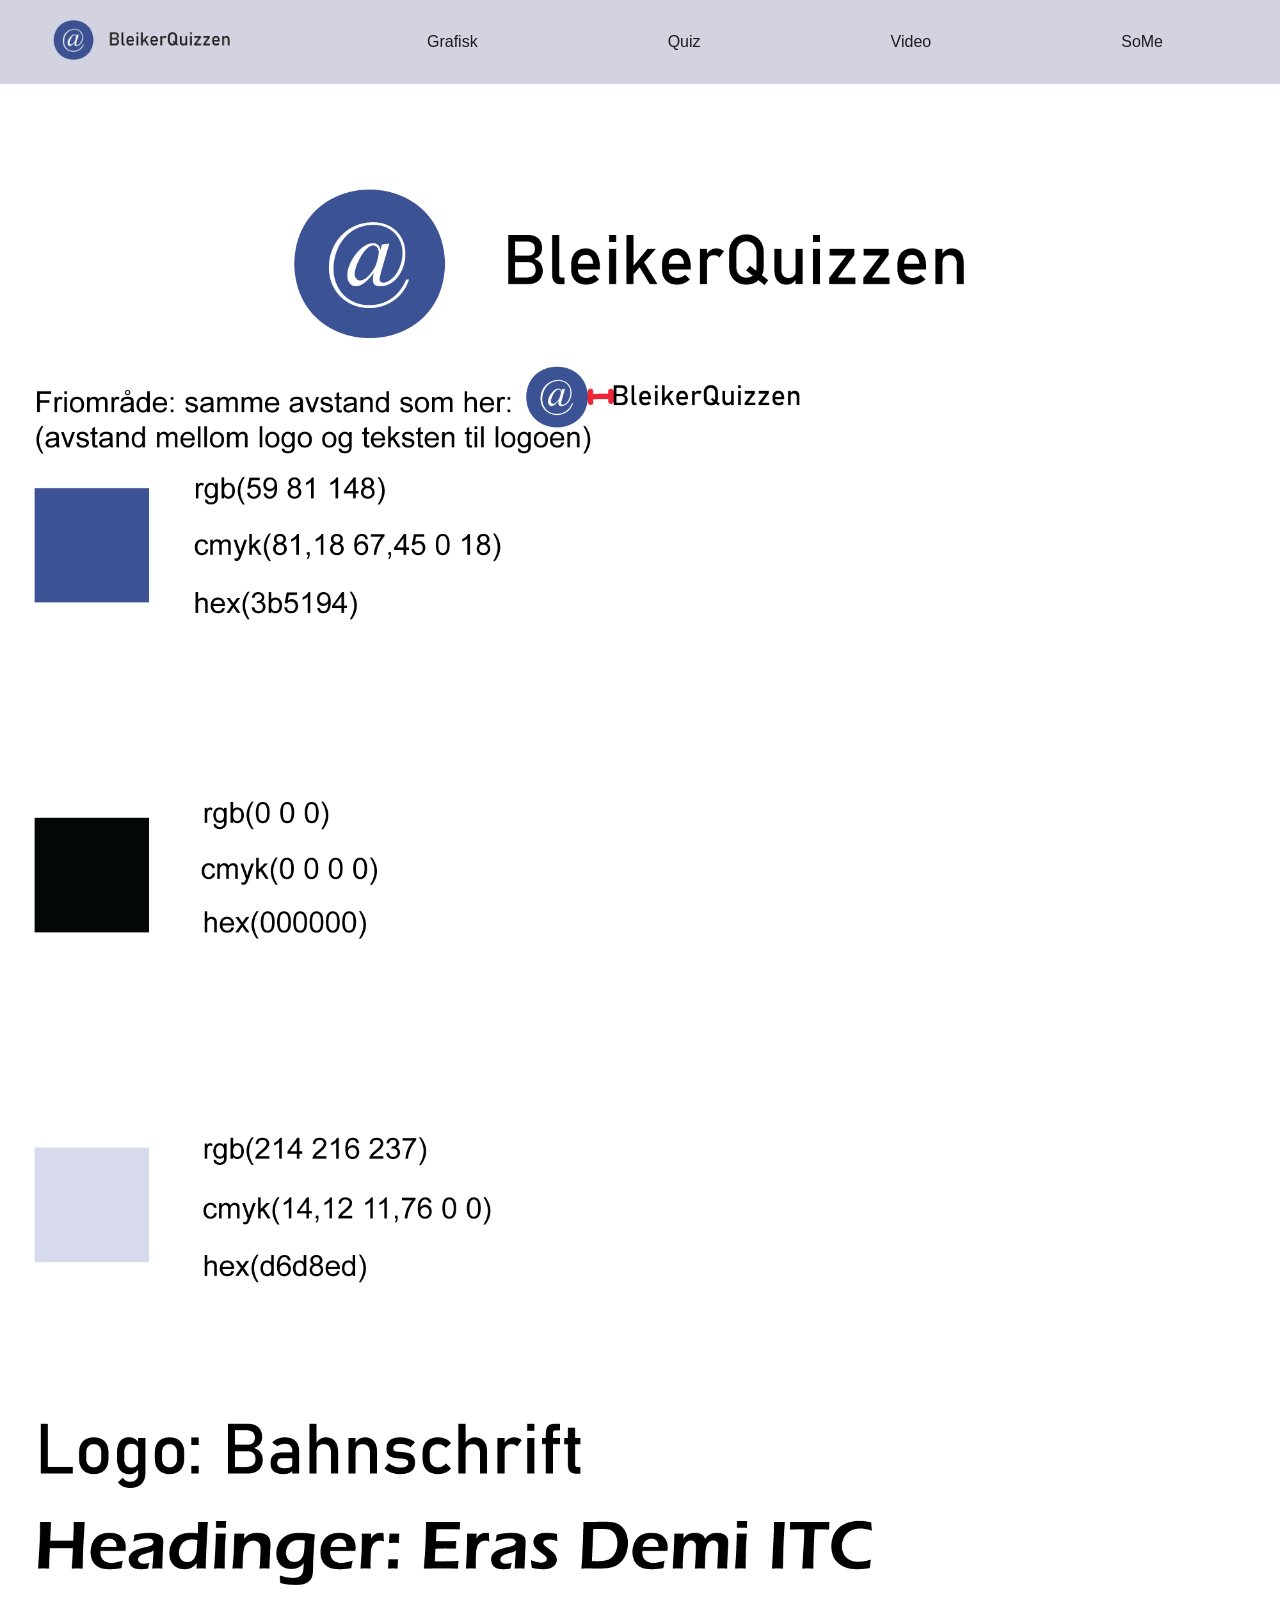
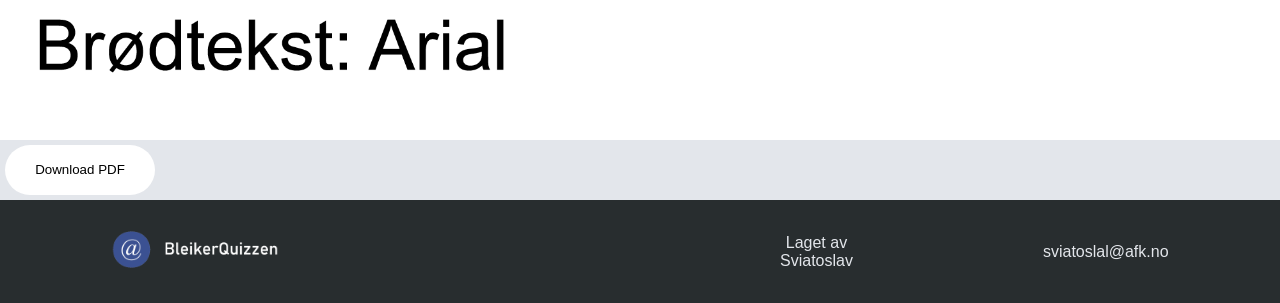
==== html/0.html @ 466f22c5 "first release" ====
<!DOCTYPE html>
<html lang="en">
  <head>
    <meta charset="UTF-8" />
    <meta name="viewport" content="width=device-width, initial-scale=1.0" />
    <title>0</title>
    <link rel="stylesheet" href="../css/main.css" />
        <link rel="icon" type="image/png" href="../img/favicon.png">
  </head>
  <body>
        <nav>
      <ul>
        <li>
          <a href="../index.html" id="homea">
            <img id="home" src="../img/home.png" alt=""
          /></a>
        </li>
        <li>
          <a id="anim" style="text-decoration: none" href="./0.html">Grafisk</a>
        </li>
        <li>
          <a id="anim" style="text-decoration: none" href="./1.html">Quiz</a>
        </li>
        <li>
          <a id="anim" style="text-decoration: none" href="./2.html">Video</a>
        </li>
        <li>
          <a id="anim" style="text-decoration: none" href="./3.html">SoMe</a>
        </li>
      </ul>
    </nav>
    <img id="grafisk" src="../img/grafisk.png" alt="">

    <button 
    id="download">
<a style="text-decoration:none;"
href="../pdf/logo-3.pdf" download>Download PDF</a>

    </button>

    <footer>
  <ul>

        <li>
          <a href="../index.html">
            <img id="home2" src="../img/logo-black.png" alt="">

          </a>
        </li>
<li id="footertext">Laget av Sviatoslav</li>
<li id="footertext">sviatoslal@afk.no</li>
  </ul>
</footer>

  </body>
</html>
---- css/main.css ----
@font-face {
  font-family: 'MyCustomFont'; /* A name you choose to use later */
  src: url('../font/eras-itc-demi.ttf') format('ttf'); /* Path to your font file */
}


nav {
    background-color: #d3d2e0;
    /* padding: 30px; */
    display: flex;
    align-items: center;
    justify-content: center;
}

#home {
width: 190px;
transition: all 500ms;
margin-left: 40px;
}
/* #home:hover{width: 200px;} */

ul {
    margin: 0px;
    display: flex;
    /* justify-content: center; */
    align-items: center;
}

ul li {
    display: inline-block;
    margin-right: 150px;
    /* justify-content: center; */
    place-items: center;
    padding: 20px;
    font-family: 'Arial';
    font-size: 16px;
}

ul li a {
    color: rgb(29, 29, 29);
    font-family: 'Arial';
    font-size: 16px

    
}


#anim{
    transition: all 500ms;
}

#anim:hover{
font-size: 17.5px;
}

/* body {
    background-color: #e3e6eb;
    position: relative;
    margin: 0;
    height: 100%;
} */

#indextext{
    display: block;
    text-align: center;
    padding-top: 100px;
    padding: 60px;
    height: 200px;
    /* border: #ffffff 2px solid; */
    /* color: blue; */
    /* font-family: monospace; */
    font-size: 30px;
    
}

#index1{
    width: 100%;
    /* height: 300px; */
    /* display: flex; */

    flex: 1;
    
    /* background-image: url(../img/happyman.png) */
    
    
}

#index1text{
    
    display: grid;
    place-items: center;
    height: 50px;
    font-family: 'MyCustomFont';
    
}

#grafisk{
    width: 100%;
}


.option.correct {
    background-color: #4CAF50; /* Green for correct */
    color: white;
}

.option.incorrect {
    background-color: #f44336; /* Red for incorrect */
    color: white;
}

#video {
    gap: 20px; /* Space between videos */
    padding: 20px;
    border-radius: 50px;
}

html, body {
    margin: 0;
    padding: 0;
    min-height: 100vh;
        background-color: #e3e6eb;

}

body {
    display: flex;
    flex-direction: column;
    min-height: 100vh;
}

#index1 {
    flex: 1;
}

footer {
    background-color: rgb(40, 45, 47);
    width: 100%;
    color: white;
    text-align: center;
}

#home2 {
width: 190px;
transition: all 500ms;
margin-left: 40px;
margin-right: 300px;
}

#footertext{
    color: #e3e6eb;
}

button{
height: 50px;
width: 150px;
background-color: white;
border: 0;
border-radius: 100px;
color:  #000000;
font-family: 'Arial';
gap: 5px;
margin: 5px;


}

a{
        font-family: 'Arial';
        color: #000000;
}

#name-input {
    text-align: center;
    margin: 20px;
}

#results-display {
    margin-bottom: 20px;
}

#results-display h3 {
    margin: 0 0 10px 0;
    font-size: 18px;
}

#results-display ul {
    list-style-type: none;
    padding: 0;
}

#results-display li {
    background-color: #f0f0f0;
    margin: 5px 0;
    padding: 5px;
    border-radius: 5px;
}
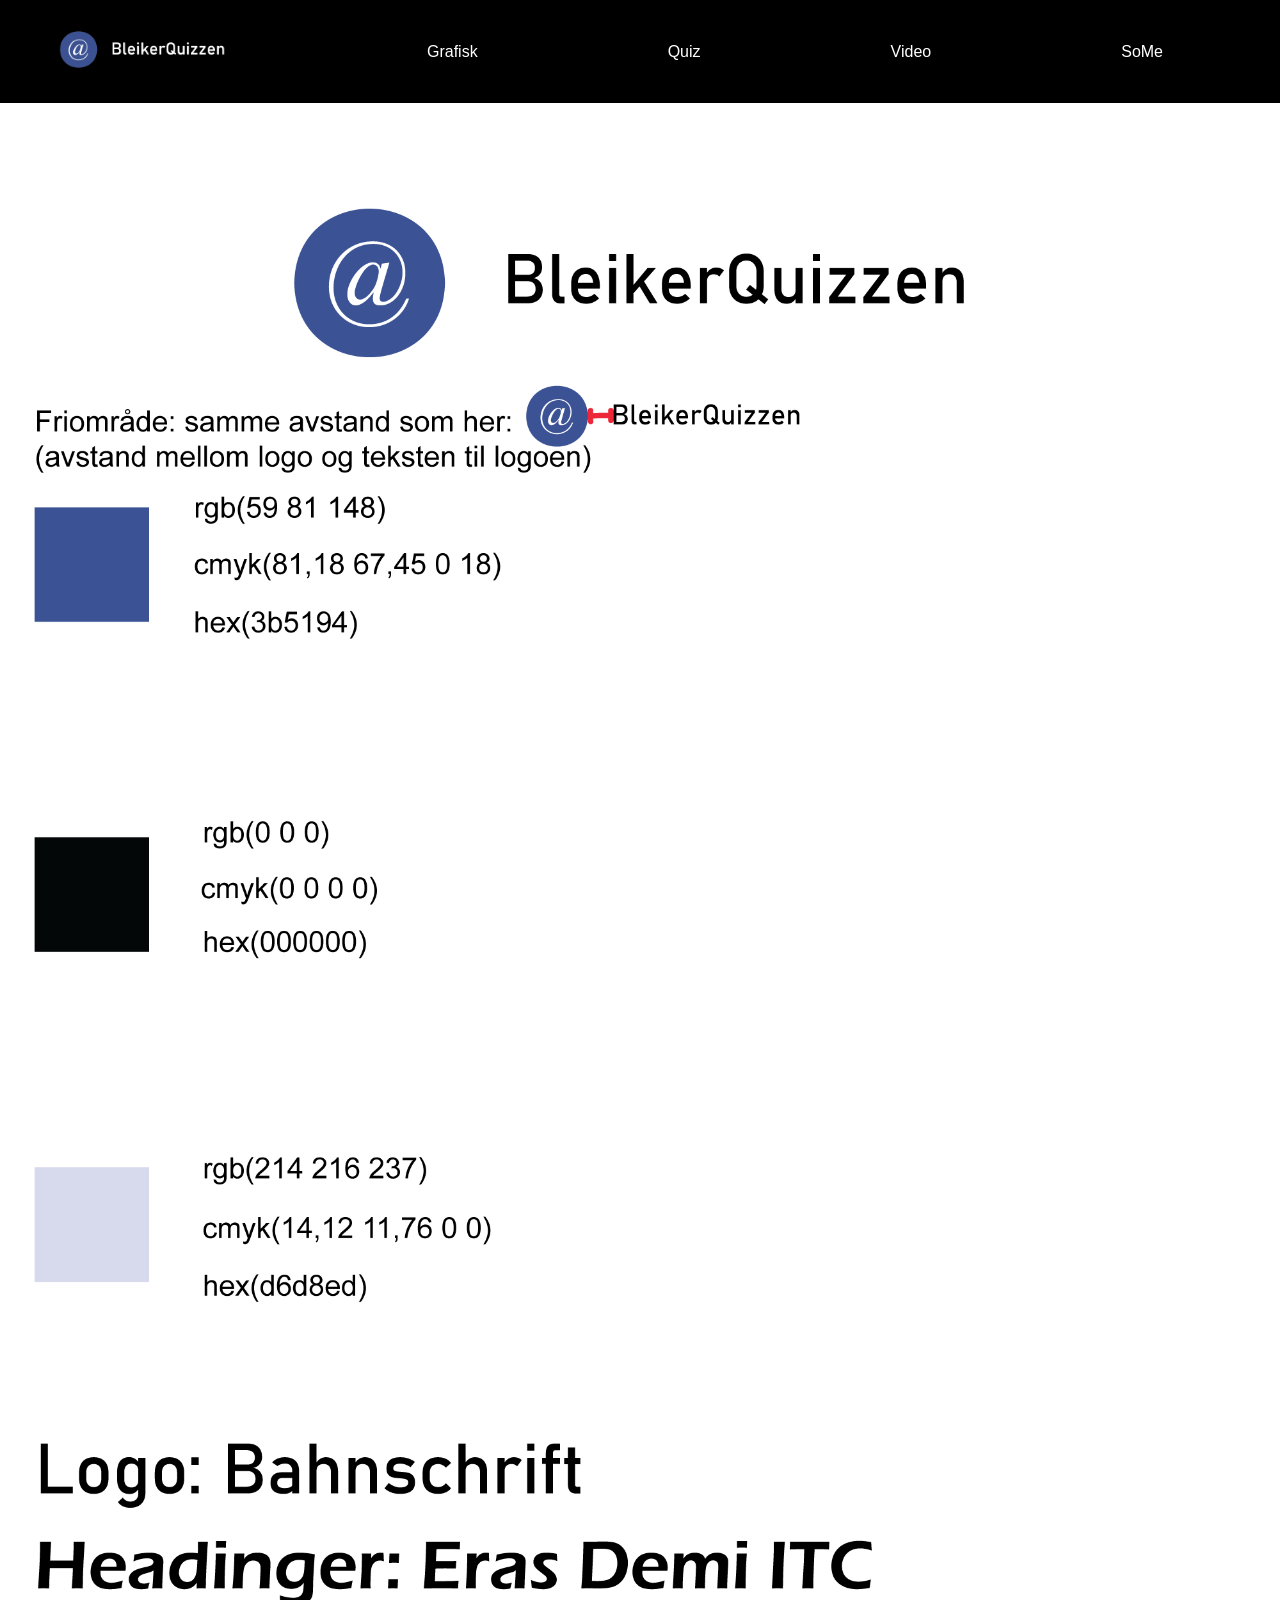
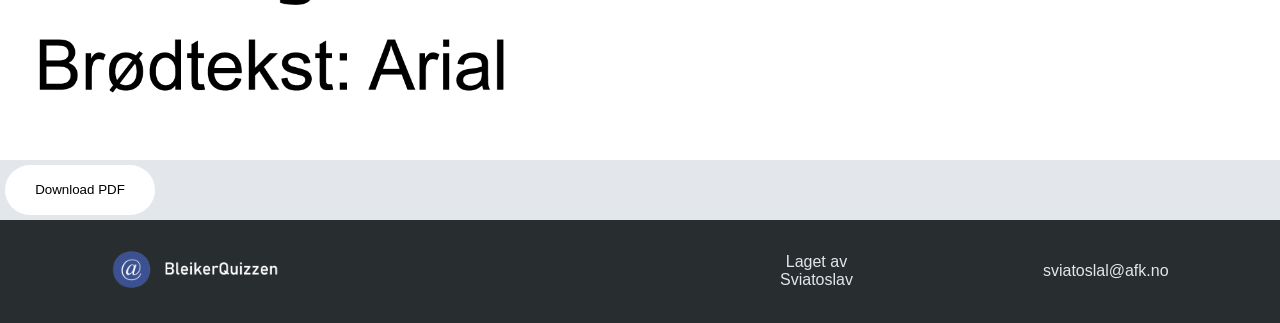
==== commit 47cd4f04: "second release" ====
--- a/html/0.html
+++ b/html/0.html
@@ -12,7 +12,7 @@
       <ul>
         <li>
           <a href="../index.html" id="homea">
-            <img id="home" src="../img/home.png" alt=""
+            <img id="home" src="../img/logo-black.png" alt=""
           /></a>
         </li>
         <li>
--- a/css/main.css
+++ b/css/main.css
@@ -1,11 +1,11 @@
 @font-face {
   font-family: 'MyCustomFont'; /* A name you choose to use later */
-  src: url('../font/eras-itc-demi.ttf') format('ttf'); /* Path to your font file */
+  src: url('../font/eras-itc-demi.ttf') format('truetype'); /* Path to your font file */
 }
 
 
 nav {
-    background-color: #d3d2e0;
+    background-color: #000000;
     /* padding: 30px; */
     display: flex;
     align-items: center;
@@ -37,11 +37,28 @@
 }
 
 ul li a {
-    color: rgb(29, 29, 29);
-    font-family: 'Arial';
-    font-size: 16px
-
-    
+    color: rgba(255, 255, 255);
+    font-family: 'Arial';
+    font-size: 16px;
+    position: relative;
+    text-decoration: none;
+}
+
+#anim::after {
+    content: '';
+    position: absolute;
+    width: 100%;
+    height: 2px;
+    bottom: -5px;
+    left: 0;
+    background-color: rgb(255, 255, 255);
+    transform: scaleX(0);
+    transform-origin: center;
+    transition: transform 0.3s ease;
+}
+
+#anim:hover::after {
+    transform: scaleX(1);
 }
 
 
@@ -74,24 +91,43 @@
 }
 
 #index1{
-    width: 100%;
-    /* height: 300px; */
-    /* display: flex; */
-
-    flex: 1;
+    /* width: 100%;  */
+    /* border: 3px solid; */
+    border-color: #000000;
+
+    /* flex: 1; */
     
     /* background-image: url(../img/happyman.png) */
     
     
 }
 
-#index1text{
+#index1text1{
     
     display: grid;
     place-items: center;
     height: 50px;
     font-family: 'MyCustomFont';
-    
+    color: white;
+    padding-left: 60px;
+    font-size: 40px;
+    
+}#index1text2{
+    
+    display: grid;
+    place-items: center;
+    height: 50px;
+    font-family: Arial, Helvetica, sans-serif;
+    font-weight: 100;
+    color: white;
+    font-size: 18px;
+    padding-left: 66px;
+    
+}
+
+#index1textdiv{
+    padding-top: 150px;
+    padding-right: 900px;
 }
 
 #grafisk{
@@ -131,6 +167,11 @@
 
 #index1 {
     flex: 1;
+    align-items: center;
+    justify-content: center;
+    background-image: url(../img/happymen.jpg);
+    background-size: 100%;
+    background-position: 0px 850px;
 }
 
 footer {
@@ -152,47 +193,95 @@
 }
 
 button{
-height: 50px;
-width: 150px;
-background-color: white;
-border: 0;
-border-radius: 100px;
-color:  #000000;
-font-family: 'Arial';
-gap: 5px;
-margin: 5px;
-
-
-}
+    height: 50px;
+    width: 150px;
+    background-color: white;
+    border: 0px;
+    border-radius: 100px;
+    color:  #000000;
+    font-family: 'Arial';
+    gap: 5px;
+    margin: 5px;
+    cursor: pointer;
+    transition: transform 0.2s ease, background-color 0.2s ease, box-shadow 0.2s ease;
+}
+
+button:hover {
+    transform: translateY(-2px);
+    background-color: #e6e6e6;
+    box-shadow: 0 8px 16px rgba(0, 0, 0, 0.15);
+    color: white;
+
+}
+
+#buttonplay{
+    height: 50px;
+    width: 150px;
+    background-color: rgb(137, 166, 255);
+    border: 0px;
+    border-radius: 100px;
+    color:  #ffffff;
+    font-family: 'Arial';
+    gap: 5px;
+    margin: 5px;
+    cursor: pointer;
+    transition: transform 0.2s ease, background-color 0.2s ease, box-shadow 0.2s ease;
+}
+
+#buttonplay:hover {
+    transform: translateY(-2px);
+    background-color: rgb(109, 119, 209);
+    box-shadow: 0 8px 16px rgba(0, 0, 0, 0.15);
+    color: white;
+}
+
+
+
+
+
 
 a{
         font-family: 'Arial';
         color: #000000;
 }
 
-#name-input {
+#name-input{
     text-align: center;
     margin: 20px;
 }
 
-#results-display {
+#results-display{
     margin-bottom: 20px;
 }
 
-#results-display h3 {
+#results-display h3{
     margin: 0 0 10px 0;
     font-size: 18px;
 }
 
-#results-display ul {
+#results-display ul{
     list-style-type: none;
     padding: 0;
 }
 
-#results-display li {
+#results-display li{
     background-color: #f0f0f0;
     margin: 5px 0;
     padding: 5px;
     border-radius: 5px;
 }
 
+#herobuttons{
+    padding-top: 0px;
+    display: flex;
+    justify-content: center;
+    align-items: center;
+    gap: 20px;
+    padding-bottom: 270px;
+    padding-top: 10px;
+    padding-right: 900px;
+    padding-left: 40px;
+}
+
+
+
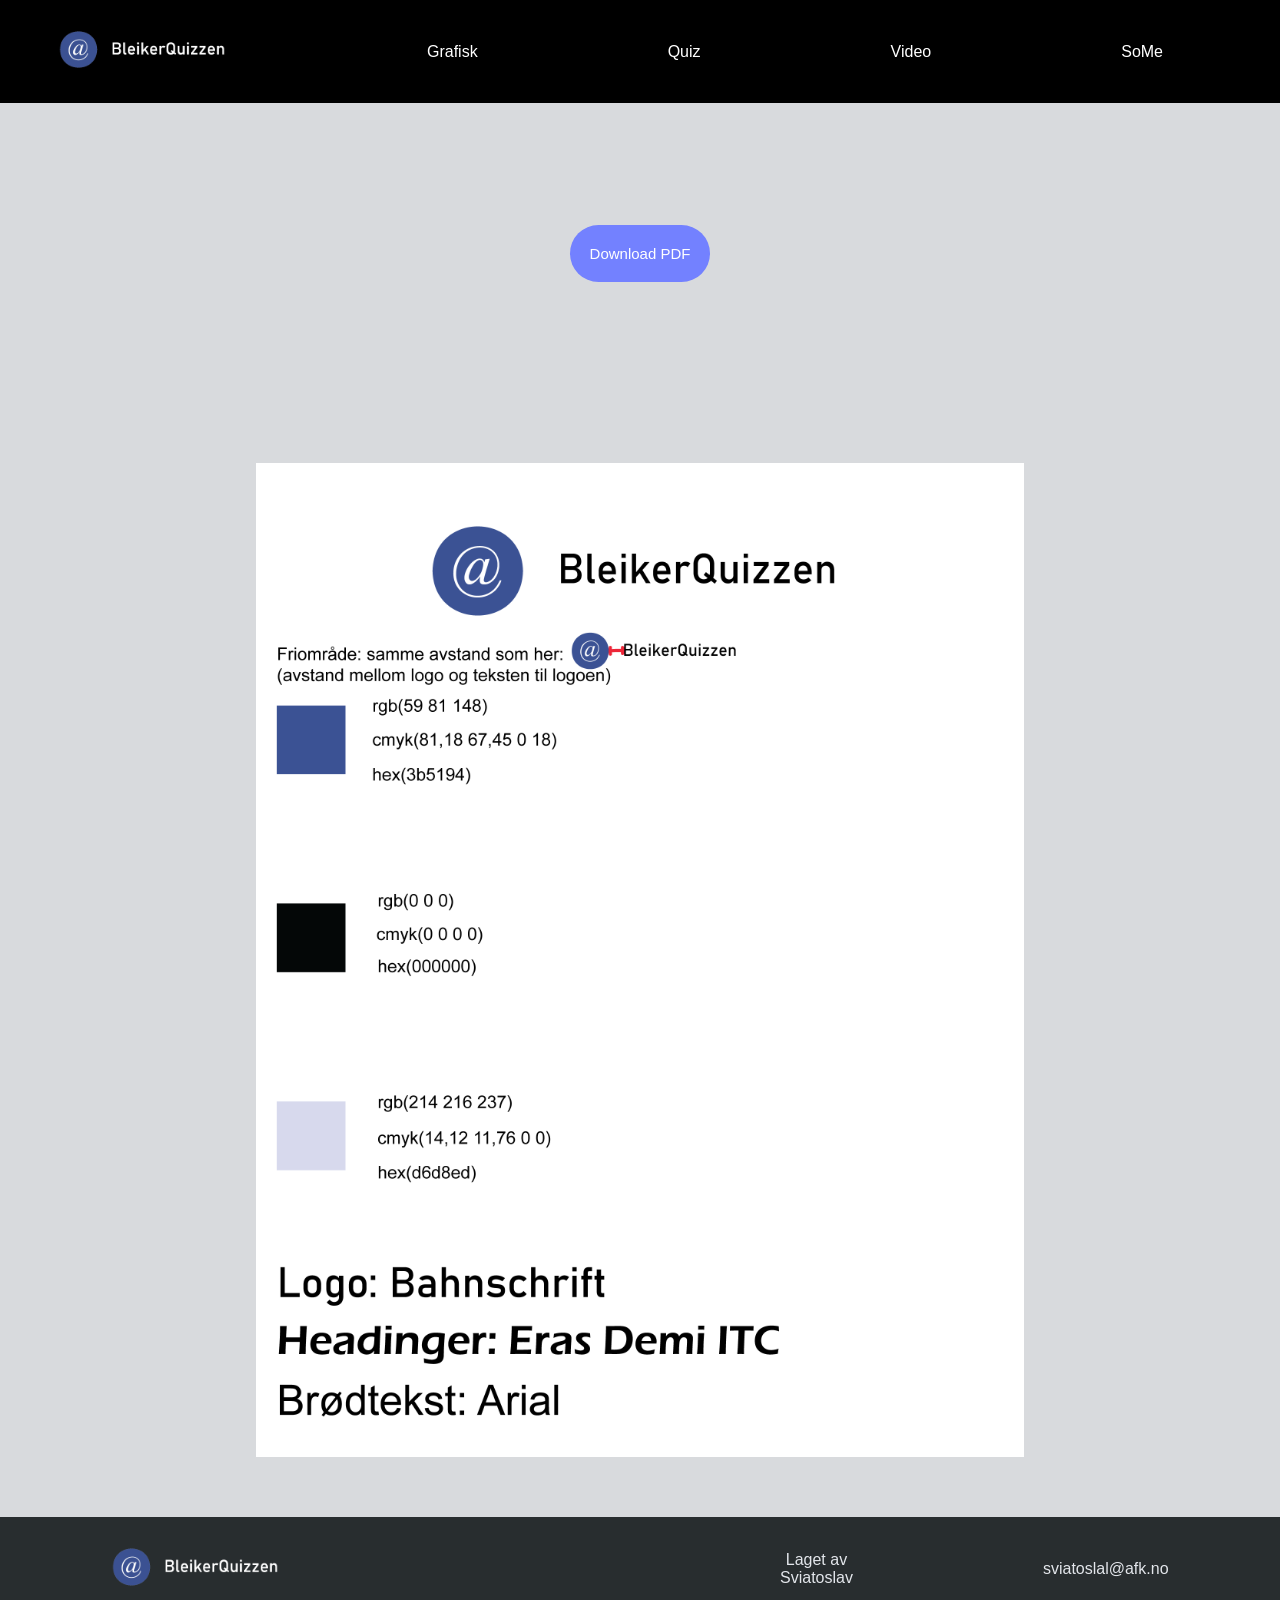
==== commit a51a98c5: "need to send in because deadline is over" ====
--- a/html/0.html
+++ b/html/0.html
@@ -29,14 +29,17 @@
         </li>
       </ul>
     </nav>
-    <img id="grafisk" src="../img/grafisk.png" alt="">
+    <div id="dlbutton">
 
-    <button 
-    id="download">
-<a style="text-decoration:none;"
-href="../pdf/logo-3.pdf" download>Download PDF</a>
+      <a id="playabutton" style="text-decoration:none;"
+      href="../pdf/logo-3.pdf" download>Download PDF</a>
+    </div>
+      <img id="grafisk" src="../img/grafisk.png" alt="">
 
-    </button>
+
+
+
+  
 
     <footer>
   <ul>
--- a/css/main.css
+++ b/css/main.css
@@ -131,7 +131,11 @@
 }
 
 #grafisk{
-    width: 100%;
+    width: 60%;
+    place-self: center;
+    display: grid;
+    padding-top: 60px;
+    padding-bottom: 60px;
 }
 
 
@@ -145,17 +149,38 @@
     color: white;
 }
 
+.option {
+    width: 100%;
+    height: auto;
+    padding: 12px;
+    margin: 12px 0 !important;
+    border: 1px solid #ddd;
+    overflow: hidden;
+    word-wrap: break-word;
+}
+
+#videodiv {
+    display: flex;
+    flex-wrap: wrap;
+    justify-content: center;
+    gap: 20px;
+    padding: 20px;
+}
+
 #video {
-    gap: 20px; /* Space between videos */
-    padding: 20px;
-    border-radius: 50px;
+    width: 100%;
+    max-width: 400px;
+    height: auto;
+    aspect-ratio: 16 / 9;
+    border-radius: 10px;
+    padding-bottom: 190px;
 }
 
 html, body {
     margin: 0;
     padding: 0;
     min-height: 100vh;
-        background-color: #e3e6eb;
+        background-color: #d8dadd;
 
 }
 
@@ -171,7 +196,7 @@
     justify-content: center;
     background-image: url(../img/happymen.jpg);
     background-size: 100%;
-    background-position: 0px 850px;
+    background-position: 0px 866px;
 }
 
 footer {
@@ -186,6 +211,99 @@
 transition: all 500ms;
 margin-left: 40px;
 margin-right: 300px;
+}
+
+/* Sections styling for horizontal layout */
+#sections {
+    display: grid;
+    grid-template-columns: repeat(3, 1fr);
+    gap: 20px;
+    padding: 40px 0px;
+    background-color: #f5f5f5;
+}
+
+#section1, #section2, #section3 {
+    text-align: center;
+    padding: 20px;
+    background-color: white;
+    border-radius: 8px;
+    box-shadow: 0 2px 4px rgba(0,0,0,0.1);
+    display: flex;
+    flex-direction: column;
+    align-items: center;
+}
+
+#section1 p, #section2 p, #section3 p {
+    font-family: Arial, sans-serif;
+    font-size: 16px;
+    color: #333;
+    margin-bottom: 15px;
+    line-height: 1.4;
+}
+
+/* Center quiz elements when started */
+.quiz {
+    display: flex;
+    flex-direction: column;
+    align-items: center;
+    justify-content: center;
+    text-align: center;
+    width: 100%;
+    gap: 10px;
+    flex: 1;
+}
+
+#name-input, #question, #options, #results-display {
+    width: 100%;
+    max-width: 600px;
+    margin-left: auto;
+    margin-right: auto;
+}
+
+#options {
+    display: flex;
+    flex-direction: column;
+    align-items: center;
+    gap: 15px;
+}
+
+#results-display {
+    text-align: center;
+}
+
+#question {
+    font-family: Arial, sans-serif;
+    font-size: 24px;
+    font-weight: bold;
+    margin: 20px 0;
+}
+
+#video-container {
+    display: flex;
+    flex-direction: row;
+    gap: 15px;
+    margin: 20px 0;
+    justify-content: center;
+    align-items: flex-start;
+    flex-wrap: wrap;
+}
+
+#video-container > div {
+    flex: 1;
+    min-width: 100px;
+    text-align: center;
+}
+
+#video-container iframe {
+    aspect-ratio: 9/16;
+    max-width: 100%;
+}
+
+#sectionimg {
+    width: 100%;
+    max-width: 250px;
+    height: auto;
+    border-radius: 4px;
 }
 
 #footertext{
@@ -214,6 +332,19 @@
 
 }
 
+/* Keep the leaderboard list vertical (override global ul flex rule) */
+#results-display ul {
+    display: block;
+    padding-left: 20px;
+    margin: 10px 0;
+    width: 20%;
+}
+
+#results-display li {
+    display: list-item;
+    margin-bottom: 6px;
+}
+
 #buttonplay{
     height: 50px;
     width: 150px;
@@ -252,6 +383,9 @@
 
 #results-display{
     margin-bottom: 20px;
+    align-items: center;
+    justify-content: center;
+    justify-items: center;
 }
 
 #results-display h3{
@@ -283,5 +417,116 @@
     padding-left: 40px;
 }
 
-
-
+#abutton{
+
+    padding: 20px 20px 20px 20px;    
+    background-color: #ffffff;
+    color: rgb(0, 0, 0);
+    text-decoration: none;
+    border-radius: 500px;
+    text-align: center;
+     transition: transform 0.2s ease, background-color 0.2s ease, box-shadow 0.2s ease;
+     font-size: 15px;
+
+
+
+}
+
+#abutton:hover {
+    transform: translateY(-2px);
+    background-color: #e6e6e6;
+    box-shadow: 0 8px 16px rgba(0, 0, 0, 0.15);
+    color: rgb(0, 0, 0);
+
+}
+
+#playabutton{
+
+    padding: 20px 20px 20px 20px;    
+    background-color: #7381ff;
+    color: rgb(255, 255, 255);
+    text-decoration: none;
+    border-radius: 500px;
+    text-align: center;
+     transition: transform 0.2s ease, background-color 0.2s ease, box-shadow 0.2s ease;
+     font-size: 15px;
+
+
+}
+
+#playabutton:hover {
+    transform: translateY(-2px);
+            background-color: #5c67cb;
+    box-shadow: 0 8px 16px rgba(0, 0, 0, 0.15);
+    color: rgb(255, 255, 255);
+
+}
+
+#sections{
+    width: 100%;
+    height: 400px;
+    display: grid;
+}
+
+#sectionimg{
+    width: 200px;
+}
+
+#index1text1n{
+    
+    display: grid;
+    place-items: center;
+    height: 50px;
+    font-family: 'MyCustomFont';
+    color: rgb(0, 0, 0);
+    padding-left: 60px;
+    font-size: 40px;
+}
+
+#foretter{
+    place-self: center;
+    display: grid;
+    width: 500px;
+    padding: 60px;
+}
+
+#index1text1nn{
+    
+    display: grid;
+    place-items: center;
+    height: 50px;
+    font-family: 'MyCustomFont';
+    color: rgb(0, 0, 0);
+    padding-left: 0px;
+    font-size: 40px;
+    padding-top: 40px;
+}
+
+#reklame{
+place-self: center ;
+display: grid;
+border-radius: 10px;
+padding-bottom: 60px;
+}
+
+#dlbutton{
+    width: 100%;
+    padding-top: 100;
+    height: 300px;
+    align-items: center;
+    place-content: center;
+    justify-content: center;
+    display: grid;
+}
+
+.tx{
+    font-size: large;
+}
+
+#name{
+    width: 300px;
+    height: 48px;
+    border-radius: 500px;
+    border: #000000 solid 1px;
+    margin-left: 9px;
+}
